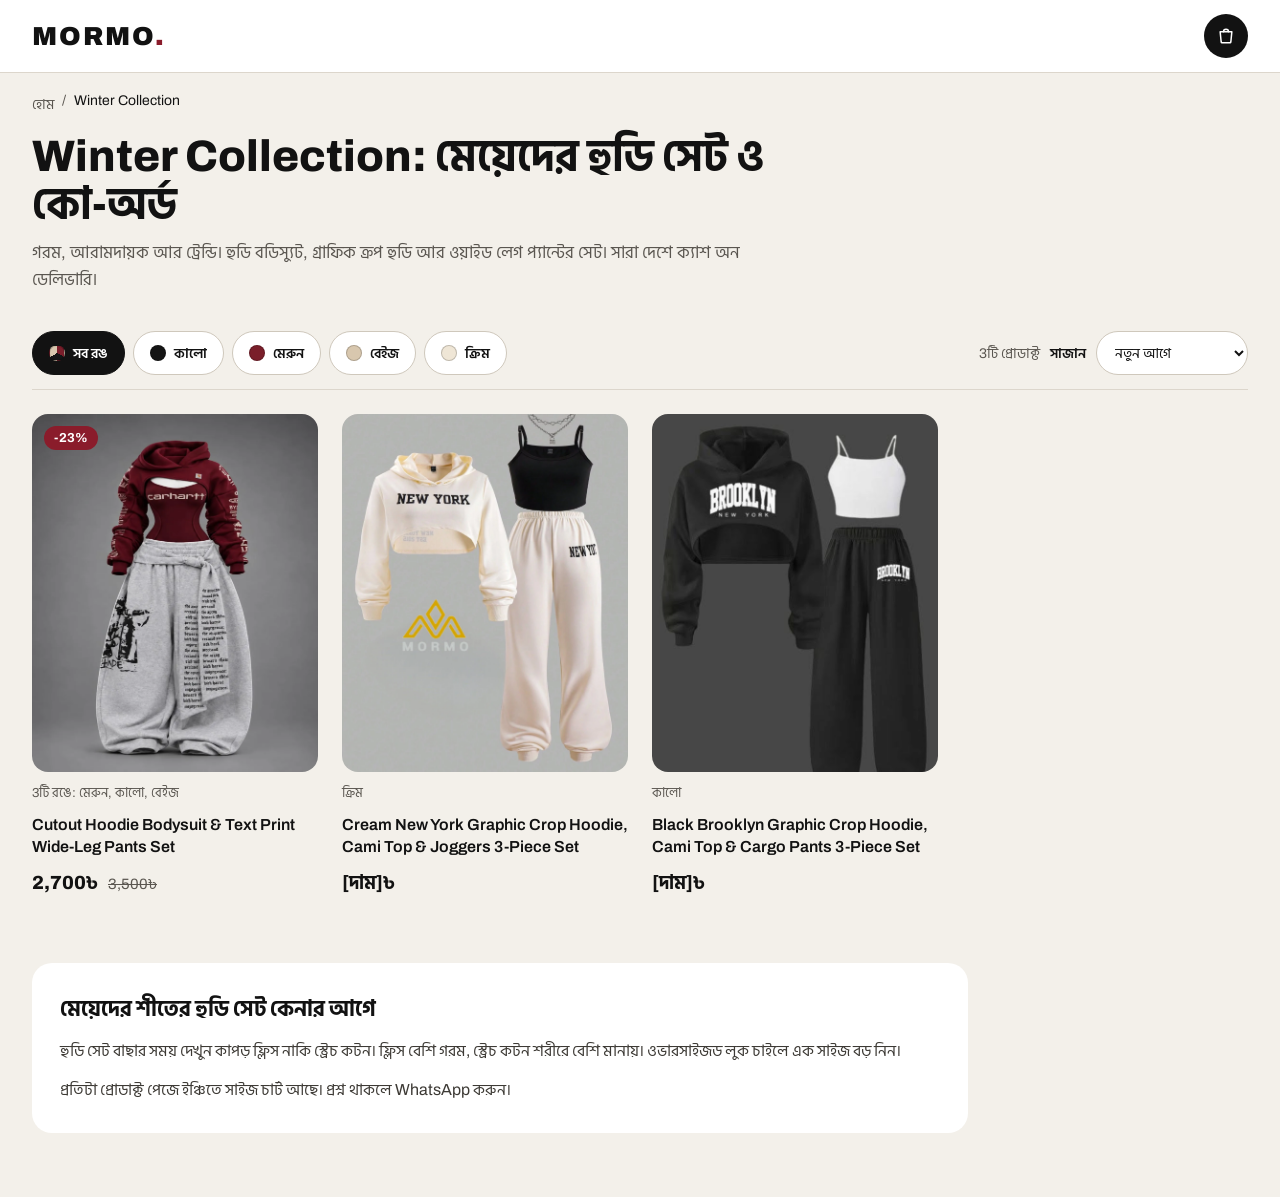
==== category.html @ a84fbd7f "Add files via upload" ====
<!doctype html>
<html lang="bn">
<head>
<meta charset="utf-8">
<meta name="viewport" content="width=device-width, initial-scale=1, viewport-fit=cover">
<meta name="robots" content="noindex">
<title>Winter Collection | Mormo BD</title>
<link rel="preconnect" href="https://fonts.googleapis.com">
<link rel="stylesheet" href="https://fonts.googleapis.com/css2?family=Archivo:wght@400;500;600;800;900&amp;family=Hind+Siliguri:wght@400;500;600;700&amp;display=swap">
<style>
body{margin:0;background:#F3F0EA}
a{color:#121212;text-decoration:none}a:hover{color:#8A1C2B}
@media (max-width:760px){.pad{padding-left:16px !important;padding-right:16px !important}.ch1{font-size:30px !important}}
</style>
<style>[x-cloak]{display:none}</style>
<script>
class Base { constructor(props) { this.props = props || {}; } }
class Component extends Base {
  constructor(props) {
    super(props);
    this.state = { color: 'all' };
  }
  renderVals() {
    const img = {
      maroon: 'img/cutout-set-maroon.webp',
      black: 'img/cutout-set-black.webp',
      beige: 'img/cutout-set-beige.webp'
    };
    const products = [
      { id: 'cut', name: 'Cutout Hoodie Bodysuit & Text Print Wide-Leg Pants Set', price: '2,700৳', old: '3,500৳', badge: '-23%', href: 'Product.dc.html',
        colors: ['maroon', 'black', 'beige'], imgs: img, alt: 'কাটআউট হুডি বডিস্যুট আর ওয়াইড লেগ প্যান্ট সেট' },
      { id: 'ny', name: 'Cream New York Graphic Crop Hoodie, Cami Top & Joggers 3-Piece Set', price: '[দাম]৳', old: '', badge: '', href: '#',
        colors: ['cream'], imgs: { cream: 'img/new-york-3-piece-set.webp' }, alt: 'ক্রিম New York গ্রাফিক ক্রপ হুডি সেট' },
      { id: 'bk', name: 'Black Brooklyn Graphic Crop Hoodie, Cami Top & Cargo Pants 3-Piece Set', price: '[দাম]৳', old: '', badge: '', href: '#',
        colors: ['black'], imgs: { black: 'img/brooklyn-3-piece-set.webp' }, alt: 'কালো Brooklyn গ্রাফিক ক্রপ হুডি সেট' }
    ];
    const names = { maroon: 'মেরুন', black: 'কালো', beige: 'বেইজ', cream: 'ক্রিম' };
    const fdefs = [
      { id: 'all', label: 'সব রঙ', hex: 'conic-gradient(#7A1E2A 0 33%, #151515 0 66%, #D8C7AE 0)' },
      { id: 'black', label: 'কালো', hex: '#151515' },
      { id: 'maroon', label: 'মেরুন', hex: '#7A1E2A' },
      { id: 'beige', label: 'বেইজ', hex: '#D8C7AE' },
      { id: 'cream', label: 'ক্রিম', hex: '#EFE6D6' }
    ];
    const c = this.state.color;
    const filters = fdefs.map((f) => {
      const on = f.id === c;
      return { ...f, pressed: on ? 'true' : 'false', bg: on ? '#121212' : '#FFFFFF', fg: on ? '#FFFFFF' : '#121212', border: on ? '#121212' : '#CFC8BC', pick: () => this.setState({ color: f.id }) };
    });
    const items = products
      .filter((p) => c === 'all' || p.colors.includes(c))
      .map((p) => {
        const shown = c !== 'all' && p.imgs[c] ? c : p.colors[0];
        return {
          ...p,
          img: p.imgs[shown],
          alt: names[shown] + ' ' + p.alt,
          hasBadge: !!p.badge,
          colorsText: p.colors.length > 1 ? p.colors.length + 'টি রঙে: ' + p.colors.map((x) => names[x]).join(', ') : names[p.colors[0]]
        };
      });
    return {
      filters,
      items,
      empty: items.length === 0,
      countText: items.length + 'টি প্রোডাক্ট'
    };
  }
}
document.addEventListener('alpine:init', () => {
  Alpine.data('page', () => {
    const c = new Component({});
    const o = {
      state: c.state, props: {}, gal: null,
      setState(p) { Object.assign(this.state, p); },
      get v() { return Component.prototype.renderVals.call(this); }
    };
    Object.getOwnPropertyNames(Component.prototype).forEach((k) => {
      if (k !== 'constructor' && k !== 'renderVals') o[k] = Component.prototype[k];
    });
    return o;
  });
});
</script>
<script defer src="alpine.min.js"></script>
</head>
<body>
<div x-data="page" style="font-family: 'Archivo', 'Hind Siliguri', sans-serif; color: #121212; background: #F3F0EA; min-height: 100vh">

<header style="background: #FFFFFF; border-bottom: 1px solid #DCD6CC">
<div class="pad" style="max-width: 1280px; margin: 0 auto; padding: 14px 32px; display: flex; align-items: center; justify-content: space-between; gap: 16px">
<a href="index.html" style="font-weight: 900; font-size: 26px; letter-spacing: 0.08em">MORMO<span style="color: #8A1C2B">.</span></a>
<a href="checkout.html" aria-label="কার্ট, ২টি প্রোডাক্ট" style="position: relative; width: 44px; height: 44px; display: flex; align-items: center; justify-content: center; border-radius: 999px; background: #121212"><svg aria-hidden="true" width="20" height="20" viewBox="0 0 24 24" fill="none" stroke="#FFFFFF" stroke-width="1.8" stroke-linecap="round" stroke-linejoin="round"><path d="M5 7h14l-1.2 12.2a1 1 0 0 1-1 .8H7.2a1 1 0 0 1-1-.8L5 7z"></path><path d="M9 7a3 3 0 0 1 6 0"></path></svg></a>
</div>
</header>

<main class="pad" style="max-width: 1280px; margin: 0 auto; padding: 20px 32px 64px">
<nav aria-label="Breadcrumb" style="font-size: 14px; color: #5A5650; margin-bottom: 16px; display: flex; gap: 8px"><a href="index.html" style="color: #5A5650">হোম</a><span aria-hidden="true">/</span><span aria-current="page" style="color: #121212">Winter Collection</span></nav>

<div style="display: flex; flex-direction: column; gap: 10px; max-width: 760px; margin-bottom: 28px">
<h1 class="ch1" style="margin: 0; font-size: 44px; line-height: 1.1; font-weight: 800">Winter Collection: মেয়েদের হুডি সেট ও কো-অর্ড</h1>
<p style="margin: 0; font-size: 17px; line-height: 1.6; color: #5A5650">গরম, আরামদায়ক আর ট্রেন্ডি। হুডি বডিস্যুট, গ্রাফিক ক্রপ হুডি আর ওয়াইড লেগ প্যান্টের সেট। সারা দেশে ক্যাশ অন ডেলিভারি।</p>
</div>

<div style="position: sticky; top: 0; z-index: 5; background: #F3F0EA; padding: 10px 0 14px; display: flex; flex-wrap: wrap; gap: 10px; align-items: center; justify-content: space-between; border-bottom: 1px solid #DCD6CC; margin-bottom: 24px">
<div role="group" aria-label="রঙ দিয়ে ফিল্টার" style="display: flex; gap: 8px; flex-wrap: wrap">
<template x-for="f in v.filters">
<button type="button" :aria-pressed="f.pressed" @click="f.pick($event)" :style="`height: 44px; padding: 0 16px; border-radius: 999px; border: 1.5px solid ${f.border}; background: ${f.bg}; color: ${f.fg}; font: inherit; font-weight: 600; font-size: 14px; cursor: pointer; display: flex; align-items: center; gap: 8px`"><span aria-hidden="true" :style="`width: 14px; height: 14px; border-radius: 999px; background: ${f.hex}; border: 1px solid #00000033`"></span><span x-text="f.label"></span></button>
</template>
</div>
<div style="display: flex; align-items: center; gap: 10px">
<span aria-live="polite" style="font-size: 14px; color: #5A5650"><span x-text="v.countText"></span></span>
<label for="sort" style="font-size: 14px; font-weight: 600">সাজান</label>
<select id="sort" style="height: 44px; border-radius: 999px; border: 1.5px solid #CFC8BC; background: #FFFFFF; padding: 0 14px; font: inherit; font-size: 14px; color: #121212">
<option>নতুন আগে</option><option>দাম: কম থেকে বেশি</option><option>দাম: বেশি থেকে কম</option><option>সবচেয়ে জনপ্রিয়</option>
</select>
</div>
</div>

<div style="display: grid; grid-template-columns: repeat(auto-fill, minmax(260px, 1fr)); gap: 24px">
<template x-for="p in v.items">
<article style="display: flex; flex-direction: column; gap: 10px">
<a :href="p.href" style="position: relative; display: block; border-radius: 16px; overflow: hidden; background: #E6DFD3; aspect-ratio: 4 / 5">
<img :src="p.img" :alt="p.alt" style="width: 100%; height: 100%; object-fit: cover; display: block">
<template x-if="p.hasBadge"><span style="position: absolute; top: 12px; left: 12px; background: #8A1C2B; color: #FFFFFF; font-size: 13px; font-weight: 700; padding: 5px 10px; border-radius: 999px"><span x-text="p.badge"></span></span></template>
</a>
<div style="font-size: 13px; color: #5A5650"><span x-text="p.colorsText"></span></div>
<a :href="p.href" style="font-weight: 600; font-size: 16px; line-height: 1.4"><span x-text="p.name"></span></a>
<div style="display: flex; gap: 10px; align-items: baseline"><span style="font-weight: 800; font-size: 19px"><span x-text="p.price"></span></span><span style="color: #5A5650; font-size: 15px; text-decoration: line-through"><span x-text="p.old"></span></span></div>
</article>
</template>
</div>
<template x-if="v.empty">
<p style="text-align: center; color: #5A5650; padding: 40px 0">এই রঙে এখন কিছু নেই। অন্য রঙ দেখুন।</p>
</template>

<section aria-labelledby="about-h" style="margin-top: 64px; background: #FFFFFF; border-radius: 20px; padding: 28px; max-width: 880px">
<h2 id="about-h" style="margin: 0 0 10px; font-size: 22px; font-weight: 800">মেয়েদের শীতের হুডি সেট কেনার আগে</h2>
<p style="margin: 0 0 10px; line-height: 1.8; color: #3D3A35">হুডি সেট বাছার সময় দেখুন কাপড় ফ্লিস নাকি স্ট্রেচ কটন। ফ্লিস বেশি গরম, স্ট্রেচ কটন শরীরে বেশি মানায়। ওভারসাইজড লুক চাইলে এক সাইজ বড় নিন।</p>
<p style="margin: 0; line-height: 1.8; color: #3D3A35">প্রতিটা প্রোডাক্ট পেজে ইঞ্চিতে সাইজ চার্ট আছে। প্রশ্ন থাকলে WhatsApp করুন।</p>
</section>
</main>
</div>
</body>
</html>
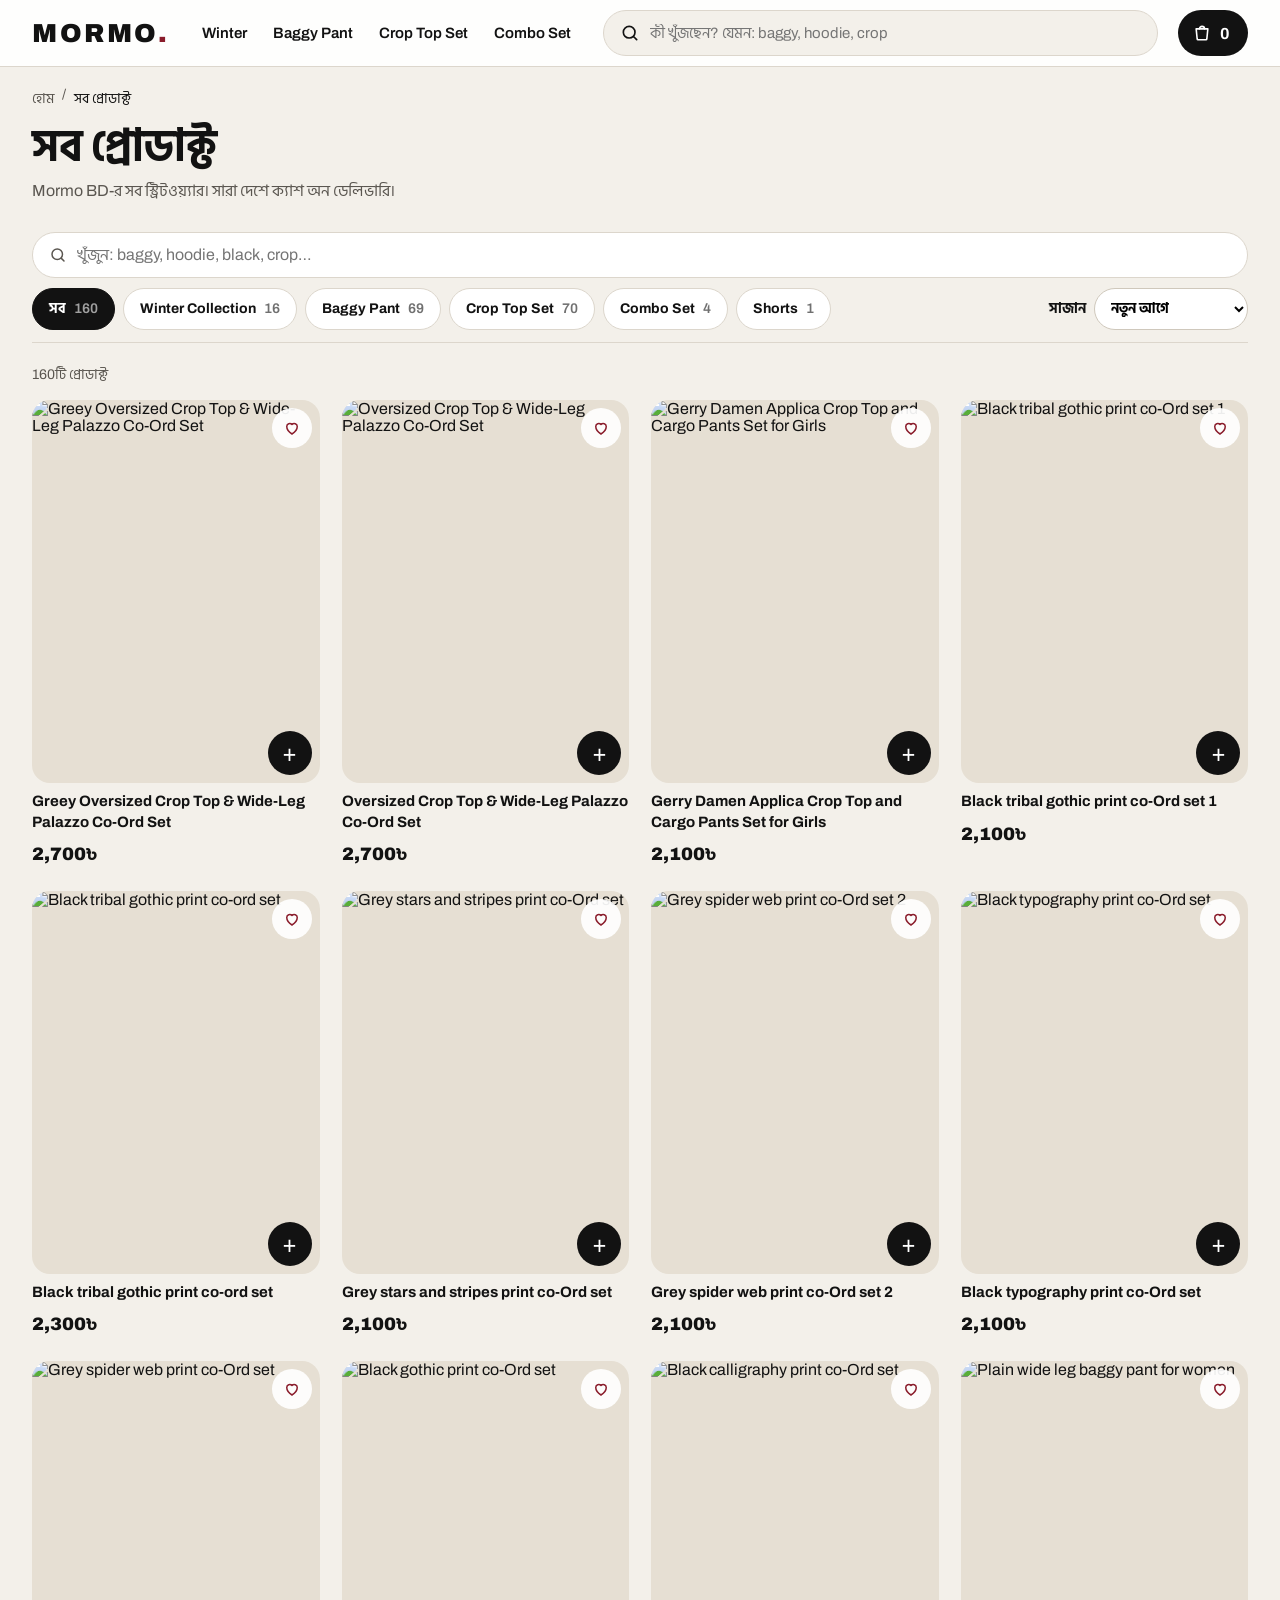
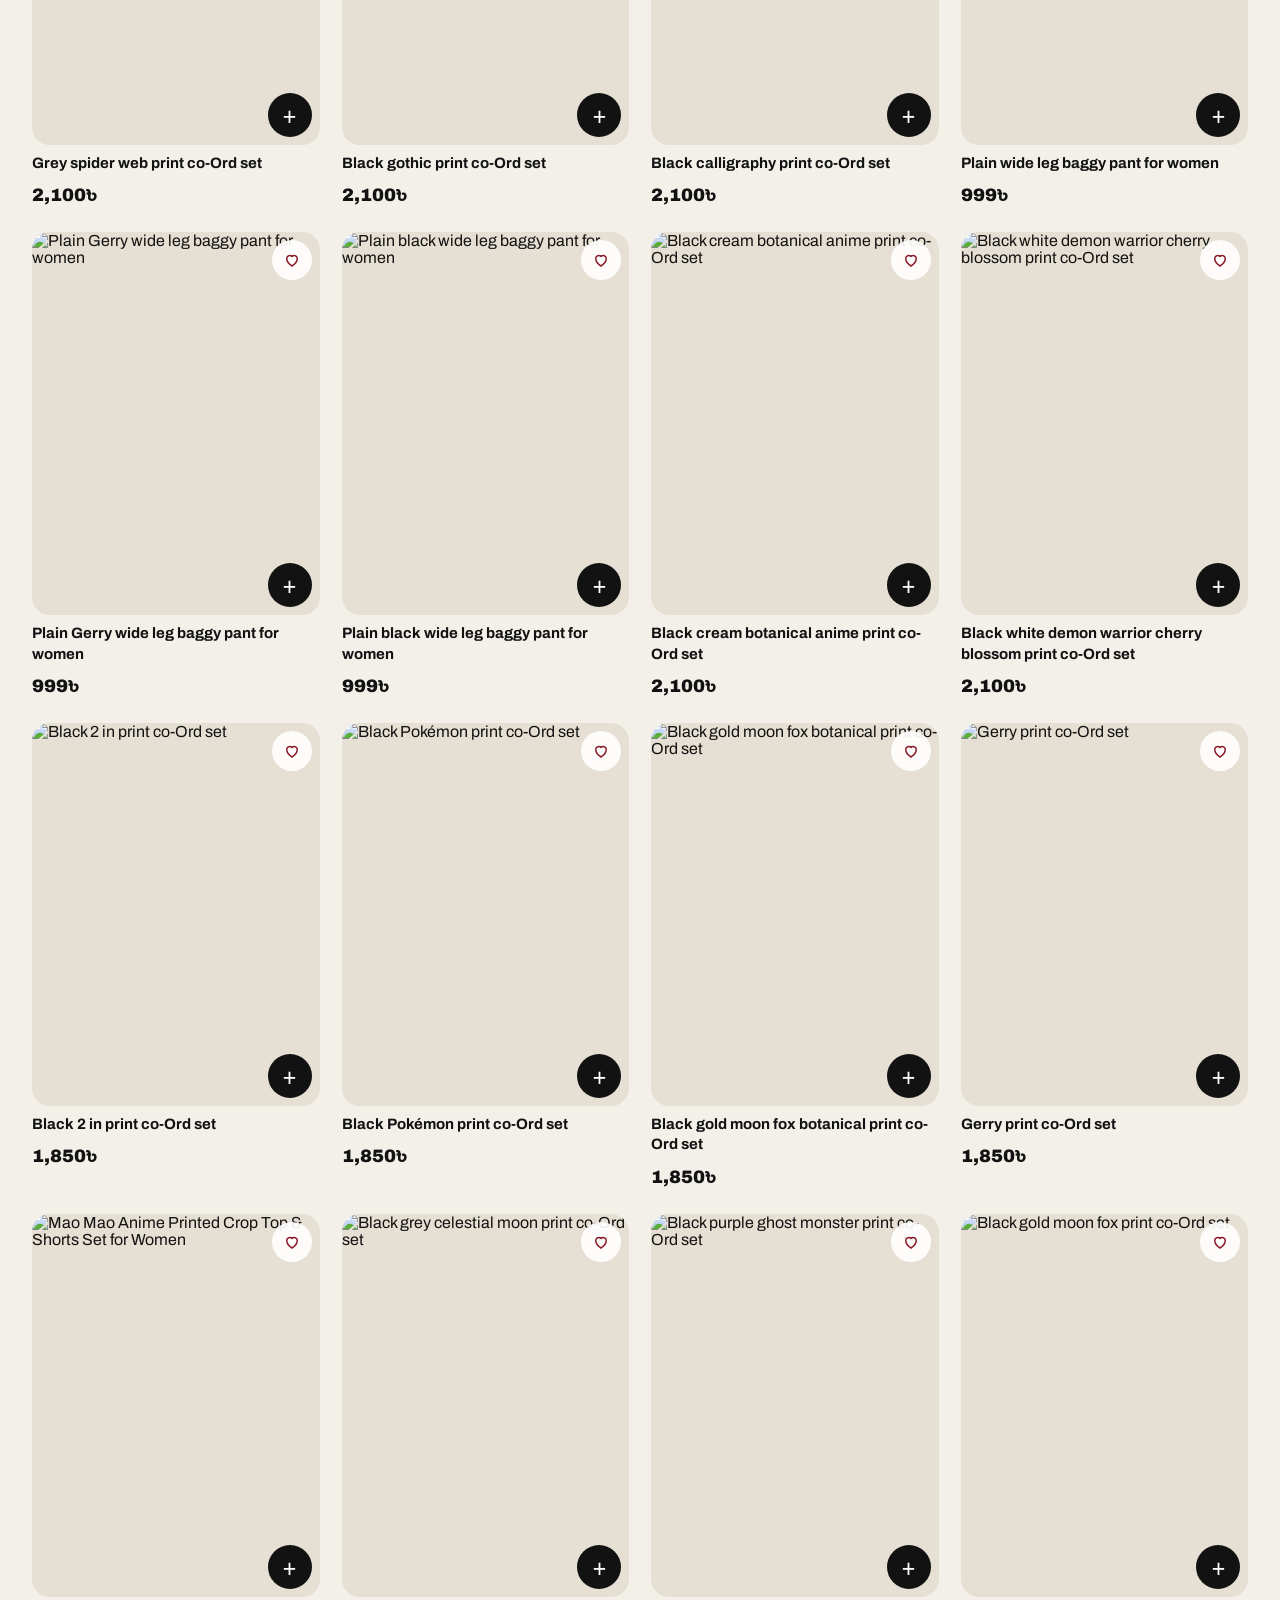
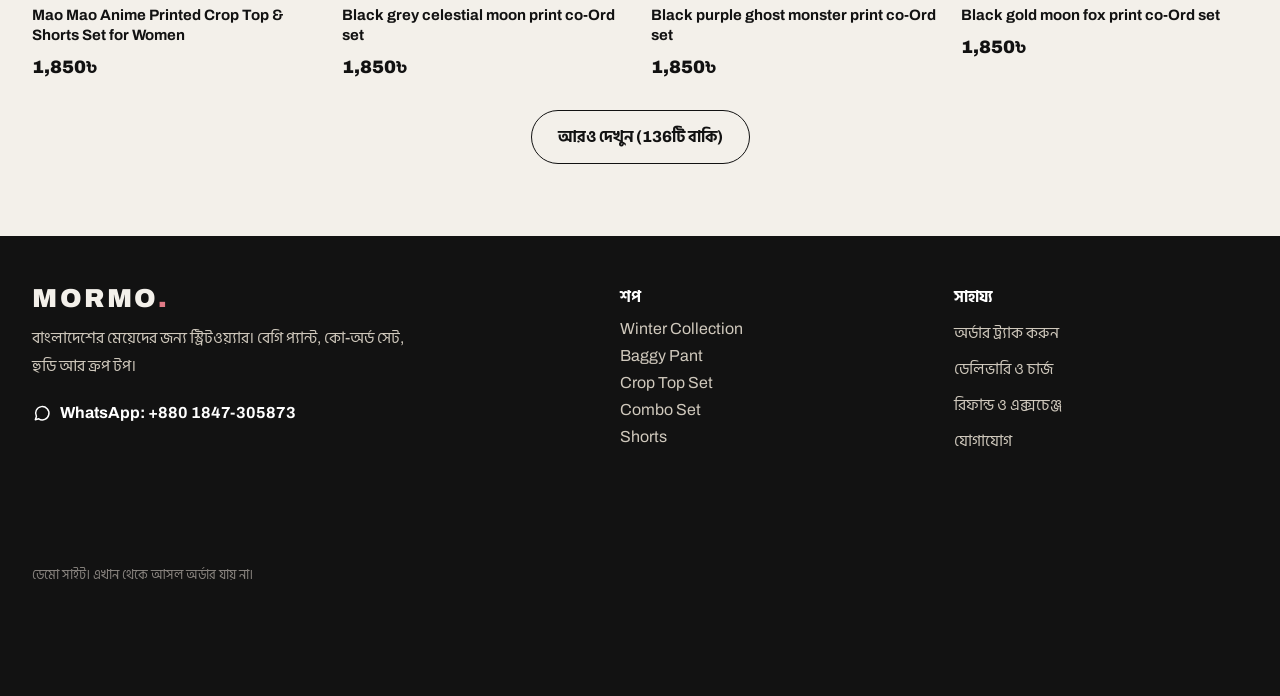
==== commit e137f3b7: "Add files via upload" ====
--- a/category.html
+++ b/category.html
@@ -4,142 +4,101 @@
 <meta charset="utf-8">
 <meta name="viewport" content="width=device-width, initial-scale=1, viewport-fit=cover">
 <meta name="robots" content="noindex">
-<title>Winter Collection | Mormo BD</title>
+<title>শপ | Mormo BD</title>
+<link rel="icon" href="data:image/svg+xml,%3Csvg xmlns='http://www.w3.org/2000/svg' viewBox='0 0 64 64'%3E%3Crect width='64' height='64' rx='14' fill='%23121212'/%3E%3Ctext x='32' y='44' font-family='Arial' font-weight='900' font-size='36' text-anchor='middle' fill='%23fff'%3EM%3C/text%3E%3C/svg%3E">
 <link rel="preconnect" href="https://fonts.googleapis.com">
-<link rel="stylesheet" href="https://fonts.googleapis.com/css2?family=Archivo:wght@400;500;600;800;900&amp;family=Hind+Siliguri:wght@400;500;600;700&amp;display=swap">
-<style>
-body{margin:0;background:#F3F0EA}
-a{color:#121212;text-decoration:none}a:hover{color:#8A1C2B}
-@media (max-width:760px){.pad{padding-left:16px !important;padding-right:16px !important}.ch1{font-size:30px !important}}
-</style>
-<style>[x-cloak]{display:none}</style>
-<script>
-class Base { constructor(props) { this.props = props || {}; } }
-class Component extends Base {
-  constructor(props) {
-    super(props);
-    this.state = { color: 'all' };
-  }
-  renderVals() {
-    const img = {
-      maroon: 'img/cutout-set-maroon.webp',
-      black: 'img/cutout-set-black.webp',
-      beige: 'img/cutout-set-beige.webp'
-    };
-    const products = [
-      { id: 'cut', name: 'Cutout Hoodie Bodysuit & Text Print Wide-Leg Pants Set', price: '2,700৳', old: '3,500৳', badge: '-23%', href: 'Product.dc.html',
-        colors: ['maroon', 'black', 'beige'], imgs: img, alt: 'কাটআউট হুডি বডিস্যুট আর ওয়াইড লেগ প্যান্ট সেট' },
-      { id: 'ny', name: 'Cream New York Graphic Crop Hoodie, Cami Top & Joggers 3-Piece Set', price: '[দাম]৳', old: '', badge: '', href: '#',
-        colors: ['cream'], imgs: { cream: 'img/new-york-3-piece-set.webp' }, alt: 'ক্রিম New York গ্রাফিক ক্রপ হুডি সেট' },
-      { id: 'bk', name: 'Black Brooklyn Graphic Crop Hoodie, Cami Top & Cargo Pants 3-Piece Set', price: '[দাম]৳', old: '', badge: '', href: '#',
-        colors: ['black'], imgs: { black: 'img/brooklyn-3-piece-set.webp' }, alt: 'কালো Brooklyn গ্রাফিক ক্রপ হুডি সেট' }
-    ];
-    const names = { maroon: 'মেরুন', black: 'কালো', beige: 'বেইজ', cream: 'ক্রিম' };
-    const fdefs = [
-      { id: 'all', label: 'সব রঙ', hex: 'conic-gradient(#7A1E2A 0 33%, #151515 0 66%, #D8C7AE 0)' },
-      { id: 'black', label: 'কালো', hex: '#151515' },
-      { id: 'maroon', label: 'মেরুন', hex: '#7A1E2A' },
-      { id: 'beige', label: 'বেইজ', hex: '#D8C7AE' },
-      { id: 'cream', label: 'ক্রিম', hex: '#EFE6D6' }
-    ];
-    const c = this.state.color;
-    const filters = fdefs.map((f) => {
-      const on = f.id === c;
-      return { ...f, pressed: on ? 'true' : 'false', bg: on ? '#121212' : '#FFFFFF', fg: on ? '#FFFFFF' : '#121212', border: on ? '#121212' : '#CFC8BC', pick: () => this.setState({ color: f.id }) };
-    });
-    const items = products
-      .filter((p) => c === 'all' || p.colors.includes(c))
-      .map((p) => {
-        const shown = c !== 'all' && p.imgs[c] ? c : p.colors[0];
-        return {
-          ...p,
-          img: p.imgs[shown],
-          alt: names[shown] + ' ' + p.alt,
-          hasBadge: !!p.badge,
-          colorsText: p.colors.length > 1 ? p.colors.length + 'টি রঙে: ' + p.colors.map((x) => names[x]).join(', ') : names[p.colors[0]]
-        };
-      });
-    return {
-      filters,
-      items,
-      empty: items.length === 0,
-      countText: items.length + 'টি প্রোডাক্ট'
-    };
-  }
-}
-document.addEventListener('alpine:init', () => {
-  Alpine.data('page', () => {
-    const c = new Component({});
-    const o = {
-      state: c.state, props: {}, gal: null,
-      setState(p) { Object.assign(this.state, p); },
-      get v() { return Component.prototype.renderVals.call(this); }
-    };
-    Object.getOwnPropertyNames(Component.prototype).forEach((k) => {
-      if (k !== 'constructor' && k !== 'renderVals') o[k] = Component.prototype[k];
-    });
-    return o;
-  });
-});
-</script>
+<link rel="stylesheet" href="https://fonts.googleapis.com/css2?family=Archivo:wght@400;500;600;700;800;900&family=Hind+Siliguri:wght@400;500;600;700&display=swap">
+<link rel="stylesheet" href="app.css">
+<script defer src="products.js"></script>
+<script defer src="app.js"></script>
 <script defer src="alpine.min.js"></script>
 </head>
-<body>
-<div x-data="page" style="font-family: 'Archivo', 'Hind Siliguri', sans-serif; color: #121212; background: #F3F0EA; min-height: 100vh">
+<body data-page="cat">
+<div id="site-header"></div>
 
-<header style="background: #FFFFFF; border-bottom: 1px solid #DCD6CC">
-<div class="pad" style="max-width: 1280px; margin: 0 auto; padding: 14px 32px; display: flex; align-items: center; justify-content: space-between; gap: 16px">
-<a href="index.html" style="font-weight: 900; font-size: 26px; letter-spacing: 0.08em">MORMO<span style="color: #8A1C2B">.</span></a>
-<a href="checkout.html" aria-label="কার্ট, ২টি প্রোডাক্ট" style="position: relative; width: 44px; height: 44px; display: flex; align-items: center; justify-content: center; border-radius: 999px; background: #121212"><svg aria-hidden="true" width="20" height="20" viewBox="0 0 24 24" fill="none" stroke="#FFFFFF" stroke-width="1.8" stroke-linecap="round" stroke-linejoin="round"><path d="M5 7h14l-1.2 12.2a1 1 0 0 1-1 .8H7.2a1 1 0 0 1-1-.8L5 7z"></path><path d="M9 7a3 3 0 0 1 6 0"></path></svg></a>
-</div>
-</header>
+<main class="wrap" x-data="shop()" x-init="init()" style="padding-top:20px">
+  <nav aria-label="Breadcrumb" class="muted" style="font-size:14px;display:flex;gap:8px;margin-bottom:12px"><a href="index.html">হোম</a><span aria-hidden="true">/</span><span aria-current="page" style="color:#121212" x-text="heading"></span></nav>
+  <h1 style="margin:0 0 8px;font-size:clamp(28px,5vw,44px);line-height:1.1;font-weight:900" x-text="heading"></h1>
+  <p class="muted" style="margin:0 0 18px;max-width:640px;line-height:1.6" x-text="intro"></p>
 
-<main class="pad" style="max-width: 1280px; margin: 0 auto; padding: 20px 32px 64px">
-<nav aria-label="Breadcrumb" style="font-size: 14px; color: #5A5650; margin-bottom: 16px; display: flex; gap: 8px"><a href="index.html" style="color: #5A5650">হোম</a><span aria-hidden="true">/</span><span aria-current="page" style="color: #121212">Winter Collection</span></nav>
+  <div style="position:sticky;top:66px;z-index:5;background:#F3F0EA;padding:10px 0 12px;border-bottom:1px solid #DCD6CC;margin-bottom:20px;display:flex;flex-direction:column;gap:10px">
+    <div style="display:flex;align-items:center;gap:8px;background:#fff;border:1.5px solid #DCD6CC;border-radius:999px;padding:0 16px;height:46px">
+      <label for="sq" class="sr">প্রোডাক্ট খুঁজুন</label>
+      <svg aria-hidden="true" width="18" height="18" viewBox="0 0 24 24" fill="none" stroke="#5A5650" stroke-width="2" stroke-linecap="round"><circle cx="11" cy="11" r="7"/><path d="M20 20l-3.5-3.5"/></svg>
+      <input id="sq" x-ref="q" type="search" x-model.debounce.200ms="q" @input="shown=24" placeholder="খুঁজুন: baggy, hoodie, black, crop…" style="border:0;background:transparent;font:inherit;font-size:16px;flex:1;min-width:0;outline:none">
+    </div>
+    <div style="display:flex;gap:10px;align-items:center;justify-content:space-between;flex-wrap:wrap">
+      <div class="hs" role="group" aria-label="ক্যাটাগরি" style="scroll-snap-type:none;flex:1;min-width:0">
+        <template x-for="c in chips"><button type="button" class="chip" :class="c.on && 'on'" :aria-pressed="c.on" @click="setCat(c.id)"><span x-text="c.label"></span><span style="opacity:.6;font-weight:600" x-text="c.n"></span></button></template>
+      </div>
+      <label class="desk" style="display:flex;align-items:center;gap:8px;font-weight:700;font-size:14px">সাজান
+        <select x-model="sort" style="height:42px;border-radius:999px;border:1.5px solid #CFC8BC;background:#fff;padding:0 12px;font:inherit;font-size:14px">
+          <option value="new">নতুন আগে</option><option value="low">দাম: কম থেকে বেশি</option><option value="high">দাম: বেশি থেকে কম</option>
+        </select>
+      </label>
+    </div>
+    <div class="mob hs" style="scroll-snap-type:none" role="group" aria-label="সাজান">
+      <button type="button" class="chip" :class="sort==='new'&&'on'" @click="sort='new'">নতুন আগে</button>
+      <button type="button" class="chip" :class="sort==='low'&&'on'" @click="sort='low'">দাম কম</button>
+      <button type="button" class="chip" :class="sort==='high'&&'on'" @click="sort='high'">দাম বেশি</button>
+    </div>
+  </div>
 
-<div style="display: flex; flex-direction: column; gap: 10px; max-width: 760px; margin-bottom: 28px">
-<h1 class="ch1" style="margin: 0; font-size: 44px; line-height: 1.1; font-weight: 800">Winter Collection: মেয়েদের হুডি সেট ও কো-অর্ড</h1>
-<p style="margin: 0; font-size: 17px; line-height: 1.6; color: #5A5650">গরম, আরামদায়ক আর ট্রেন্ডি। হুডি বডিস্যুট, গ্রাফিক ক্রপ হুডি আর ওয়াইড লেগ প্যান্টের সেট। সারা দেশে ক্যাশ অন ডেলিভারি।</p>
-</div>
+  <p aria-live="polite" class="muted" style="margin:0 0 14px;font-size:14px" x-text="list.length+'টি প্রোডাক্ট'"></p>
 
-<div style="position: sticky; top: 0; z-index: 5; background: #F3F0EA; padding: 10px 0 14px; display: flex; flex-wrap: wrap; gap: 10px; align-items: center; justify-content: space-between; border-bottom: 1px solid #DCD6CC; margin-bottom: 24px">
-<div role="group" aria-label="রঙ দিয়ে ফিল্টার" style="display: flex; gap: 8px; flex-wrap: wrap">
-<template x-for="f in v.filters">
-<button type="button" :aria-pressed="f.pressed" @click="f.pick($event)" :style="`height: 44px; padding: 0 16px; border-radius: 999px; border: 1.5px solid ${f.border}; background: ${f.bg}; color: ${f.fg}; font: inherit; font-weight: 600; font-size: 14px; cursor: pointer; display: flex; align-items: center; gap: 8px`"><span aria-hidden="true" :style="`width: 14px; height: 14px; border-radius: 999px; background: ${f.hex}; border: 1px solid #00000033`"></span><span x-text="f.label"></span></button>
-</template>
-</div>
-<div style="display: flex; align-items: center; gap: 10px">
-<span aria-live="polite" style="font-size: 14px; color: #5A5650"><span x-text="v.countText"></span></span>
-<label for="sort" style="font-size: 14px; font-weight: 600">সাজান</label>
-<select id="sort" style="height: 44px; border-radius: 999px; border: 1.5px solid #CFC8BC; background: #FFFFFF; padding: 0 14px; font: inherit; font-size: 14px; color: #121212">
-<option>নতুন আগে</option><option>দাম: কম থেকে বেশি</option><option>দাম: বেশি থেকে কম</option><option>সবচেয়ে জনপ্রিয়</option>
-</select>
-</div>
-</div>
+  <div class="grid">
+    <template x-for="p in list.slice(0, shown)" :key="p.id">
+      <article class="card">
+        <div class="ph">
+          <a :href="M.url(p)"><img :src="p.img" :alt="p.t" loading="lazy"></a>
+          <span class="tag out" x-show="!p.stock">স্টক শেষ</span>
+          <button type="button" class="heart" aria-label="পছন্দের তালিকায় রাখুন" :aria-pressed="$store.shop.isWished(p.id)" @click="$store.shop.toggleWish(p.id)"><svg aria-hidden="true" width="18" height="18" viewBox="0 0 24 24" stroke="#8A1C2B" stroke-width="2" stroke-linejoin="round" :fill="$store.shop.isWished(p.id)?'#8A1C2B':'none'"><path d="M12 20s-7-4.4-7-10a4 4 0 0 1 7-2.6A4 4 0 0 1 19 10c0 5.6-7 10-7 10z"/></svg></button>
+          <button type="button" class="fab" x-show="p.stock" :aria-label="p.t+' দ্রুত কার্টে যোগ করুন'" @click="$store.shop.openQuick(p.id)">+</button>
+        </div>
+        <a :href="M.url(p)" class="nm" x-text="p.t"></a>
+        <div class="pr" x-text="M.fmt(p.p)"></div>
+      </article>
+    </template>
+  </div>
 
-<div style="display: grid; grid-template-columns: repeat(auto-fill, minmax(260px, 1fr)); gap: 24px">
-<template x-for="p in v.items">
-<article style="display: flex; flex-direction: column; gap: 10px">
-<a :href="p.href" style="position: relative; display: block; border-radius: 16px; overflow: hidden; background: #E6DFD3; aspect-ratio: 4 / 5">
-<img :src="p.img" :alt="p.alt" style="width: 100%; height: 100%; object-fit: cover; display: block">
-<template x-if="p.hasBadge"><span style="position: absolute; top: 12px; left: 12px; background: #8A1C2B; color: #FFFFFF; font-size: 13px; font-weight: 700; padding: 5px 10px; border-radius: 999px"><span x-text="p.badge"></span></span></template>
-</a>
-<div style="font-size: 13px; color: #5A5650"><span x-text="p.colorsText"></span></div>
-<a :href="p.href" style="font-weight: 600; font-size: 16px; line-height: 1.4"><span x-text="p.name"></span></a>
-<div style="display: flex; gap: 10px; align-items: baseline"><span style="font-weight: 800; font-size: 19px"><span x-text="p.price"></span></span><span style="color: #5A5650; font-size: 15px; text-decoration: line-through"><span x-text="p.old"></span></span></div>
-</article>
-</template>
-</div>
-<template x-if="v.empty">
-<p style="text-align: center; color: #5A5650; padding: 40px 0">এই রঙে এখন কিছু নেই। অন্য রঙ দেখুন।</p>
-</template>
+  <div x-show="!list.length" style="text-align:center;padding:60px 0">
+    <p class="muted" x-text="wish ? 'পছন্দের তালিকা খালি। প্রোডাক্টের ♥ চাপলে এখানে জমা হবে।' : 'কিছু পাওয়া যায়নি। অন্য শব্দ দিয়ে খুঁজুন।'"></p>
+    <a href="category.html" class="btn" style="margin-top:10px">সব প্রোডাক্ট দেখুন</a>
+  </div>
+  <div x-show="list.length > shown" style="text-align:center;margin-top:28px">
+    <button type="button" class="btn line" @click="shown += 24" x-text="'আরও দেখুন ('+(list.length-shown)+'টি বাকি)'"></button>
+  </div>
+</main>
 
-<section aria-labelledby="about-h" style="margin-top: 64px; background: #FFFFFF; border-radius: 20px; padding: 28px; max-width: 880px">
-<h2 id="about-h" style="margin: 0 0 10px; font-size: 22px; font-weight: 800">মেয়েদের শীতের হুডি সেট কেনার আগে</h2>
-<p style="margin: 0 0 10px; line-height: 1.8; color: #3D3A35">হুডি সেট বাছার সময় দেখুন কাপড় ফ্লিস নাকি স্ট্রেচ কটন। ফ্লিস বেশি গরম, স্ট্রেচ কটন শরীরে বেশি মানায়। ওভারসাইজড লুক চাইলে এক সাইজ বড় নিন।</p>
-<p style="margin: 0; line-height: 1.8; color: #3D3A35">প্রতিটা প্রোডাক্ট পেজে ইঞ্চিতে সাইজ চার্ট আছে। প্রশ্ন থাকলে WhatsApp করুন।</p>
-</section>
-</main>
-</div>
+<div id="site-footer"></div>
+<script>
+function shop() {
+  const INTRO = {
+    'Baggy Pant': 'মেয়েদের বেগি আর ওয়াইড লেগ প্যান্ট। প্রিন্ট, প্লেইন আর কার্গো, XS থেকে 5XL।',
+    'Crop Top Set': 'ক্রপ টপ আর প্যান্টের কো-অর্ড সেট। একটা সেটেই পুরো লুক।',
+    'Winter Collection': 'হুডি, সোয়েটশার্ট আর ওয়াইড লেগ প্যান্টের শীতের সেট।',
+    'Combo Set': 'একসাথে কিনলে বেশি সুবিধা, কম্বো সেট।',
+    'Shorts': 'হালকা আর আরামের শর্টস।'
+  };
+  return {
+    cat: M.q('cat') || '', q: M.q('q') || '', sort: 'new', shown: 24, wish: !!M.q('wish'),
+    init() { if (M.q('focus')) this.$nextTick(() => this.$refs.q.focus()); },
+    setCat(c) { this.cat = c; this.wish = false; this.shown = 24; history.replaceState(null, '', c ? '?cat=' + encodeURIComponent(c) : 'category.html'); },
+    get heading() { return this.wish ? 'পছন্দের তালিকা' : (this.q && !this.cat ? '“' + this.q + '” খোঁজার ফল' : (this.cat || 'সব প্রোডাক্ট')); },
+    get intro() { return this.wish ? 'যেগুলো ♥ দিয়েছেন। এই ফোনেই জমা থাকে।' : (INTRO[this.cat] || 'Mormo BD-র সব স্ট্রিটওয়্যার। সারা দেশে ক্যাশ অন ডেলিভারি।'); },
+    get chips() {
+      const base = this.q ? M.search(this.q) : M.P;
+      return [{ id: '', label: 'সব', n: base.length }].concat(M.CATS.map((c) => ({ id: c, label: c, n: base.filter((p) => p.cat === c).length })))
+        .filter((c) => c.n).map((c) => ({ ...c, on: !this.wish && c.id === this.cat }));
+    },
+    get list() {
+      let l = this.wish ? M.P.filter((p) => this.$store.shop.wish.includes(p.id)) : (this.q ? M.search(this.q) : M.P);
+      if (this.cat && !this.wish) l = l.filter((p) => p.cat === this.cat);
+      l = l.slice().sort((a, b) => (b.stock - a.stock) || (this.sort === 'low' ? a.p - b.p : this.sort === 'high' ? b.p - a.p : b.id - a.id));
+      return l;
+    }
+  };
+}
+</script>
 </body>
 </html>
--- a/app.css
+++ b/app.css
@@ -0,0 +1,128 @@
+:root{--ink:#121212;--bone:#F3F0EA;--card:#FFFFFF;--line:#DCD6CC;--soft:#ECE7DF;--muted:#5A5650;--accent:#8A1C2B;--ok:#1F6B2A;--warm:#FFF7E6}
+*{box-sizing:border-box}
+html{-webkit-text-size-adjust:100%}
+body{margin:0;background:var(--bone);color:var(--ink);font-family:'Archivo','Hind Siliguri',system-ui,sans-serif;-webkit-tap-highlight-color:transparent}
+a{color:inherit;text-decoration:none}
+img{display:block;max-width:100%}
+button{font:inherit;color:inherit;cursor:pointer}
+[x-cloak]{display:none!important}
+.sr{position:absolute;width:1px;height:1px;overflow:hidden;clip:rect(0 0 0 0);white-space:nowrap}
+.wrap{max-width:1320px;margin:0 auto;padding:0 32px}
+button,a{transition:transform .12s ease}
+button:active,a:active{transform:scale(.97)}
+
+/* marquee */
+.mq-bar{background:var(--accent);color:#fff;font-size:14px;font-weight:500;padding:9px 0;overflow:hidden}
+.mq{display:flex;gap:48px;white-space:nowrap;animation:mq 28s linear infinite;width:max-content}
+@keyframes mq{from{transform:translateX(0)}to{transform:translateX(-50%)}}
+
+/* header */
+.hdr{position:sticky;top:0;z-index:30;background:rgba(255,255,255,.9);backdrop-filter:blur(14px);-webkit-backdrop-filter:blur(14px);border-bottom:1px solid var(--line)}
+.hdr-in{display:flex;align-items:center;gap:20px;padding-top:10px;padding-bottom:10px}
+.logo{font-weight:900;font-size:26px;letter-spacing:.1em}
+.logo span{color:var(--accent)}
+.nav{display:flex;gap:2px}
+.nav a{padding:12px;font-size:15px;font-weight:600;border-radius:10px}
+.nav a.on{color:var(--accent)}
+.search{flex:1 1 240px;min-width:0;display:flex;align-items:center;gap:8px;background:var(--bone);border:1.5px solid var(--line);border-radius:999px;padding:0 16px;height:46px}
+.search input{border:0;background:transparent;font:inherit;font-size:15px;flex:1;min-width:0;outline:none;color:var(--ink)}
+.icon-btn{width:44px;height:44px;border-radius:999px;border:0;background:transparent;display:flex;align-items:center;justify-content:center;position:relative}
+.cart-btn{height:46px;padding:0 18px 0 14px;display:flex;align-items:center;gap:8px;border-radius:999px;background:var(--ink);color:#fff;border:0;font-weight:700}
+.badge{position:absolute;top:-3px;right:-3px;background:var(--accent);color:#fff;font-size:11px;font-weight:700;min-width:18px;height:18px;border-radius:999px;display:flex;align-items:center;justify-content:center;padding:0 4px}
+.bump{animation:bp .4s ease}
+@keyframes bp{40%{transform:scale(1.35)}}
+
+/* buttons, chips */
+.btn{display:inline-flex;align-items:center;justify-content:center;gap:8px;height:54px;padding:0 26px;border-radius:999px;border:0;font-weight:800;font-size:16px;background:var(--ink);color:#fff}
+.btn.light{background:#fff;color:var(--ink)}
+.btn.line{background:transparent;color:var(--ink);border:1.5px solid currentColor}
+.btn.block{width:100%}
+.btn[disabled]{background:#8A8580}
+.chip{flex:none;height:42px;padding:0 16px;border-radius:999px;border:1.5px solid var(--line);background:#fff;font-weight:700;font-size:14px;display:inline-flex;align-items:center;gap:8px;white-space:nowrap}
+.chip.on{background:var(--ink);color:#fff;border-color:var(--ink)}
+.size{min-width:54px;height:48px;padding:0 12px;border-radius:12px;border:1.5px solid var(--line);background:#fff;font-weight:700}
+.size.on{background:var(--ink);color:#fff;border-color:var(--ink)}
+.size[disabled]{opacity:.35;text-decoration:line-through}
+.hs{display:flex;overflow-x:auto;scroll-snap-type:x mandatory;scrollbar-width:none;gap:8px}
+.hs::-webkit-scrollbar{display:none}
+.snap{scroll-snap-align:start;flex:none}
+.eyebrow{margin:0;font-size:13px;font-weight:700;letter-spacing:.16em;text-transform:uppercase;color:var(--accent)}
+.h2{margin:0;font-size:36px;font-weight:900;letter-spacing:-.01em}
+.muted{color:var(--muted)}
+
+/* product grid + card */
+.grid{display:grid;grid-template-columns:repeat(auto-fill,minmax(250px,1fr));gap:22px}
+.card{display:flex;flex-direction:column;gap:8px}
+.card .ph{position:relative;border-radius:18px;overflow:hidden;background:#E6DFD3;aspect-ratio:3/4}
+.card .ph img{width:100%;height:100%;object-fit:cover;transition:transform .5s ease}
+.card:hover .ph img{transform:scale(1.04)}
+.card .nm{font-weight:700;font-size:15px;line-height:1.35;display:-webkit-box;-webkit-line-clamp:2;-webkit-box-orient:vertical;overflow:hidden}
+.card .pr{font-weight:900;font-size:18px}
+.fab{position:absolute;right:8px;bottom:8px;width:44px;height:44px;border-radius:999px;border:0;background:var(--ink);color:#fff;font-size:24px;line-height:1;display:flex;align-items:center;justify-content:center}
+.heart{position:absolute;right:8px;top:8px;width:40px;height:40px;border-radius:999px;border:0;background:rgba(255,255,255,.92);display:flex;align-items:center;justify-content:center}
+.tag{position:absolute;left:10px;top:10px;background:var(--ink);color:#fff;font-size:12px;font-weight:700;padding:5px 10px;border-radius:999px}
+.tag.out{background:#5A5650}
+
+/* sheet (bottom on mobile, side drawer on desktop) */
+.scrim{position:fixed;inset:0;z-index:60;display:flex;justify-content:flex-end;align-items:stretch}
+.scrim>.bg{position:absolute;inset:0;border:0;background:rgba(18,18,18,.5)}
+.sheet{position:relative;background:#fff;width:440px;max-width:100%;height:100%;display:flex;flex-direction:column;animation:sl .25s ease-out;box-shadow:-20px 0 50px rgba(0,0,0,.2)}
+@keyframes sl{from{transform:translateX(100%)}to{transform:none}}
+.sheet-h{padding:18px 22px;border-bottom:1px solid var(--soft);display:flex;justify-content:space-between;align-items:center;gap:12px}
+.sheet-b{flex:1;overflow-y:auto;padding:18px 22px;display:flex;flex-direction:column;gap:14px}
+.sheet-f{border-top:1px solid var(--soft);padding:16px 22px 22px;display:flex;flex-direction:column;gap:10px}
+.grip{display:none}
+.x{width:44px;height:44px;border:0;border-radius:999px;background:var(--bone);font-size:20px}
+.line-item{display:flex;gap:12px;align-items:center}
+.line-item img{width:60px;height:76px;object-fit:cover;border-radius:10px;flex:none}
+.qty{display:inline-flex;align-items:center;border:1.5px solid var(--line);border-radius:999px;background:#fff}
+.qty button{width:40px;height:40px;border:0;background:transparent;font-size:18px}
+.qty span{min-width:22px;text-align:center;font-weight:700}
+
+/* toast */
+.toast{position:fixed;left:50%;bottom:28px;transform:translateX(-50%);z-index:70;background:var(--ink);color:#fff;border-radius:16px;padding:12px 16px;display:flex;align-items:center;gap:12px;box-shadow:0 12px 30px rgba(0,0,0,.25);animation:pop .3s ease-out;max-width:calc(100% - 32px)}
+.toast a{color:#F2C9B8;font-weight:800;padding:8px 4px}
+@keyframes pop{from{opacity:0;transform:translate(-50%,16px)}to{opacity:1;transform:translate(-50%,0)}}
+
+/* forms */
+.fld{width:100%;height:52px;border-radius:12px;border:1.5px solid #CFC8BC;background:#fff;padding:0 14px;font:inherit;font-size:16px;color:var(--ink)}
+.fld:focus{outline:2px solid var(--ink);outline-offset:1px}
+textarea.fld{height:92px;padding:12px 14px;resize:vertical}
+.lbl{font-weight:700;font-size:15px}
+.err{color:var(--accent);font-size:14px;font-weight:700}
+.box{background:#fff;border-radius:18px;padding:22px}
+
+/* trust row */
+.trust{display:grid;grid-template-columns:repeat(auto-fit,minmax(210px,1fr));gap:14px}
+.trust div{display:flex;gap:12px;align-items:center}
+.trust b{display:block}
+.trust small{font-size:14px;color:var(--muted)}
+
+/* footer + bottom nav */
+.ftr{background:var(--ink);color:#F3F0EA;margin-top:72px}
+.ftr a{color:#CFC8BC}
+.ftr-in{display:flex;flex-wrap:wrap;gap:40px;padding-top:48px;padding-bottom:110px}
+.ftr-in nav{flex:1 1 150px;display:flex;flex-direction:column;gap:10px}
+.bnav{display:none}
+
+/* mobile */
+@media (max-width:760px){
+  .wrap{padding:0 16px}
+  .desk{display:none!important}
+  .logo{font-size:22px}
+  .hdr-in{gap:8px}
+  .h2{font-size:26px}
+  .grid{grid-template-columns:repeat(2,minmax(0,1fr));gap:12px}
+  .card .nm{font-size:13px}
+  .card .pr{font-size:16px}
+  .scrim{align-items:flex-end}
+  .sheet{width:100%;height:auto;max-height:90dvh;border-radius:26px 26px 0 0;animation:up .28s ease-out}
+  @keyframes up{from{transform:translateY(100%)}to{transform:none}}
+  .grip{display:block;align-self:center;width:44px;height:5px;border-radius:999px;background:var(--line);margin:10px auto 0}
+  .bnav{display:flex;position:fixed;left:12px;right:12px;bottom:12px;z-index:40;background:rgba(18,18,18,.88);backdrop-filter:blur(16px);-webkit-backdrop-filter:blur(16px);border-radius:999px;padding:6px;justify-content:space-around;box-shadow:0 12px 30px rgba(0,0,0,.25)}
+  .bnav a,.bnav button{flex:1;height:52px;border:0;border-radius:999px;background:transparent;color:#CFC8BC;font-size:12px;font-weight:700;display:flex;flex-direction:column;align-items:center;justify-content:center;gap:2px;position:relative}
+  .bnav .on{background:#fff;color:var(--ink)}
+  .toast{bottom:84px}
+}
+@media (min-width:761px){.mob{display:none!important}}
+@media (prefers-reduced-motion:reduce){*{animation:none!important;transition:none!important}}
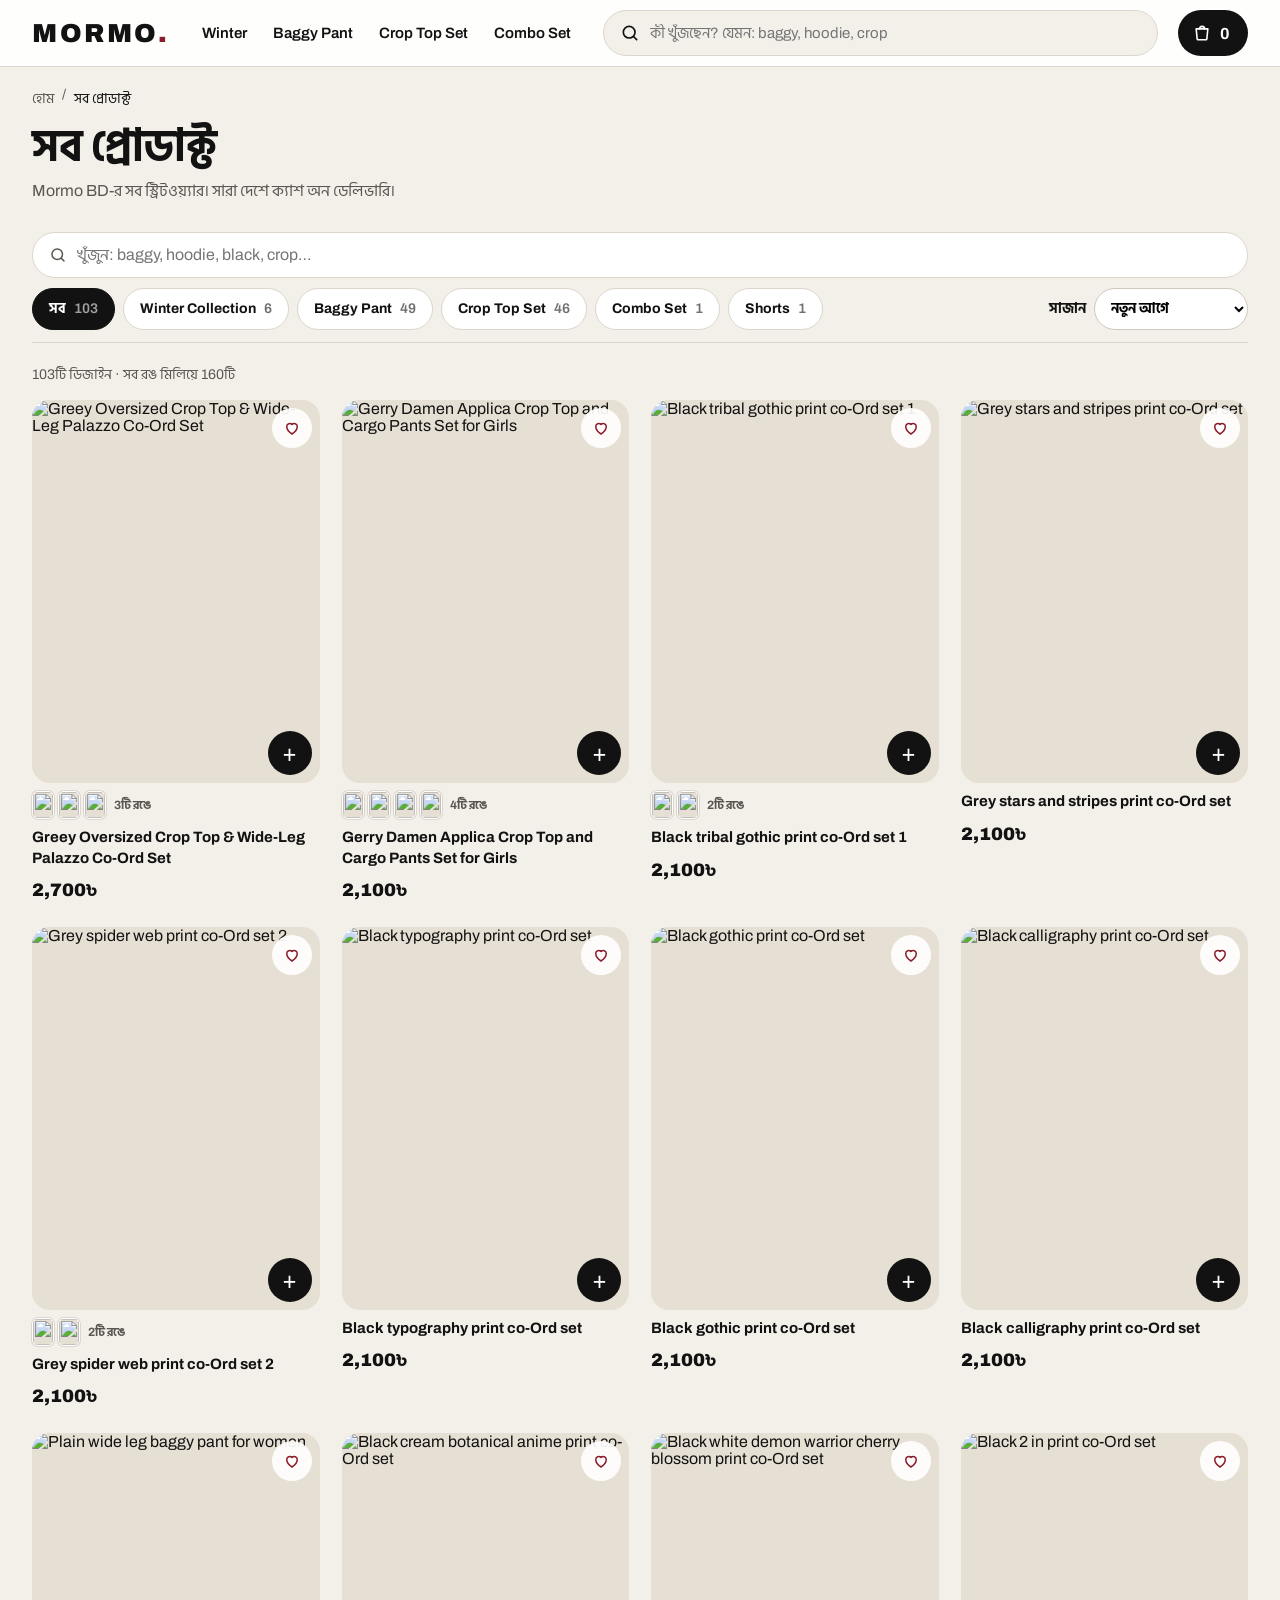
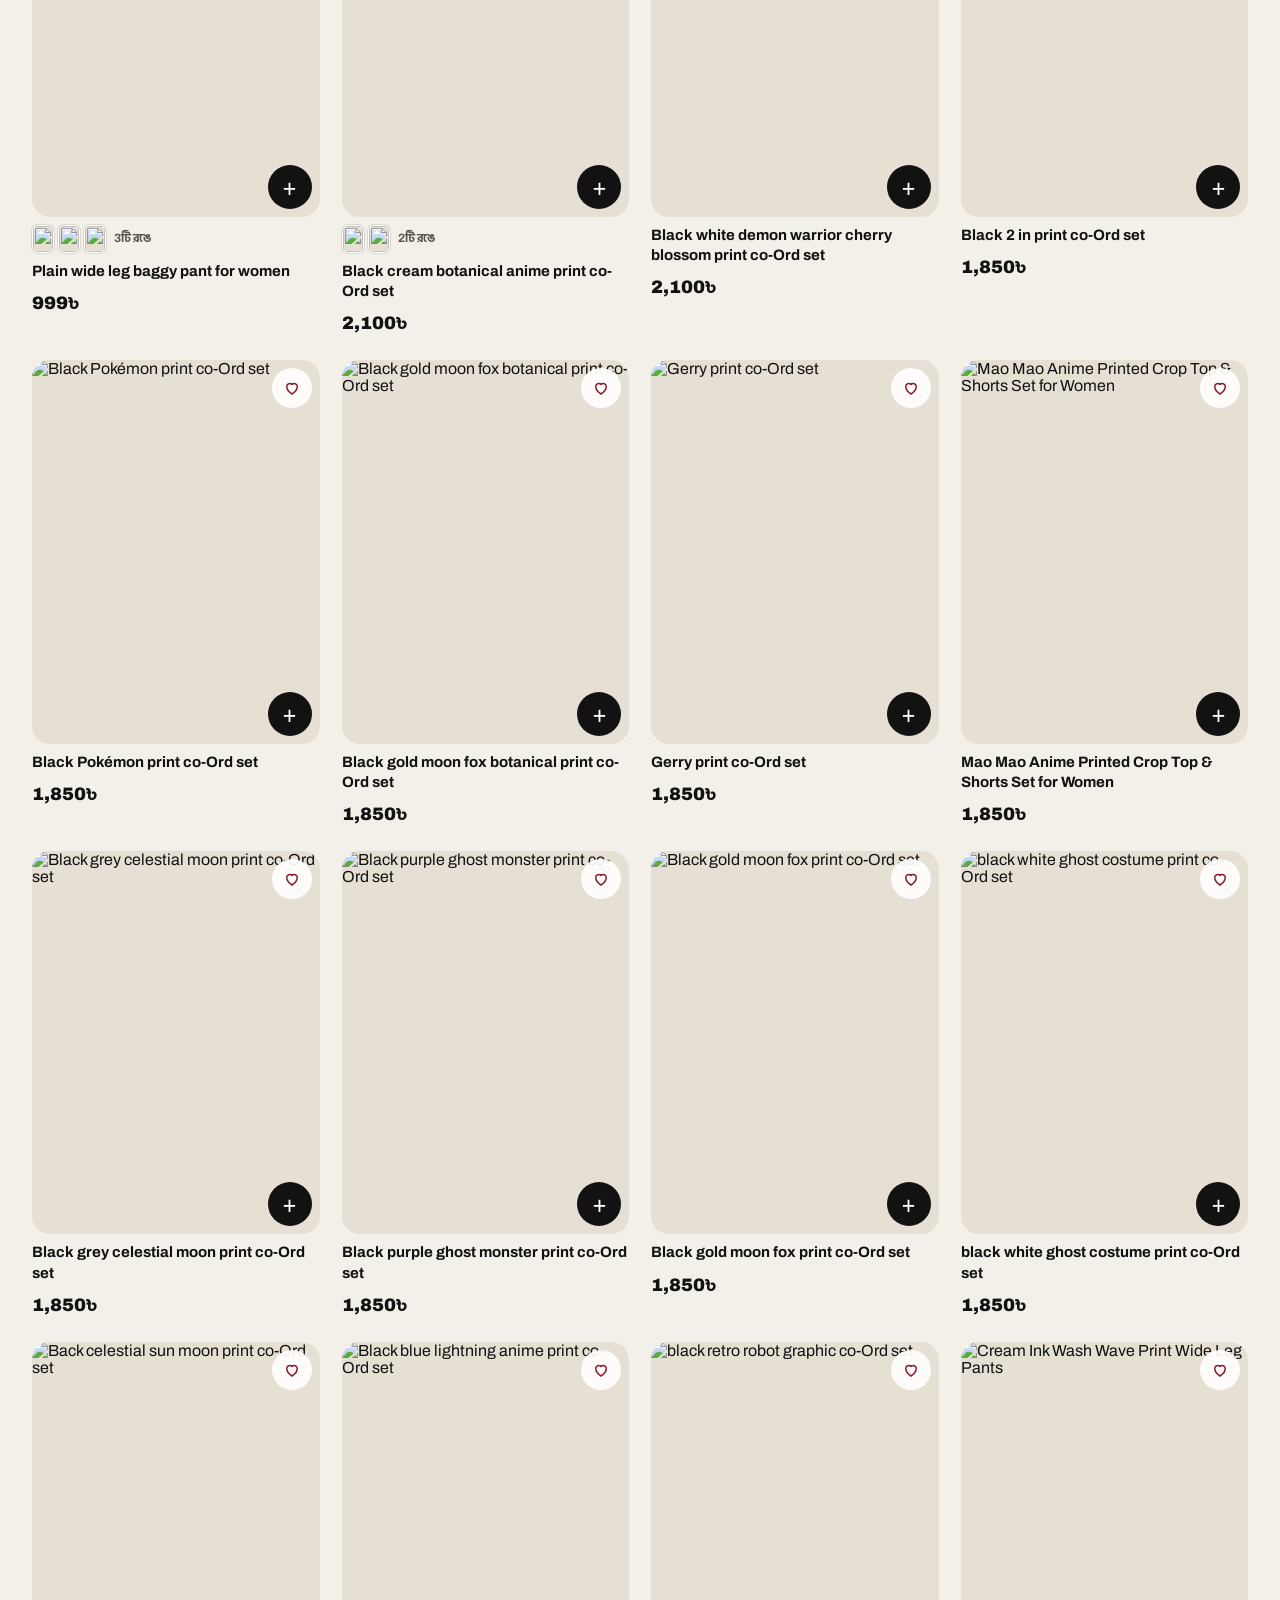
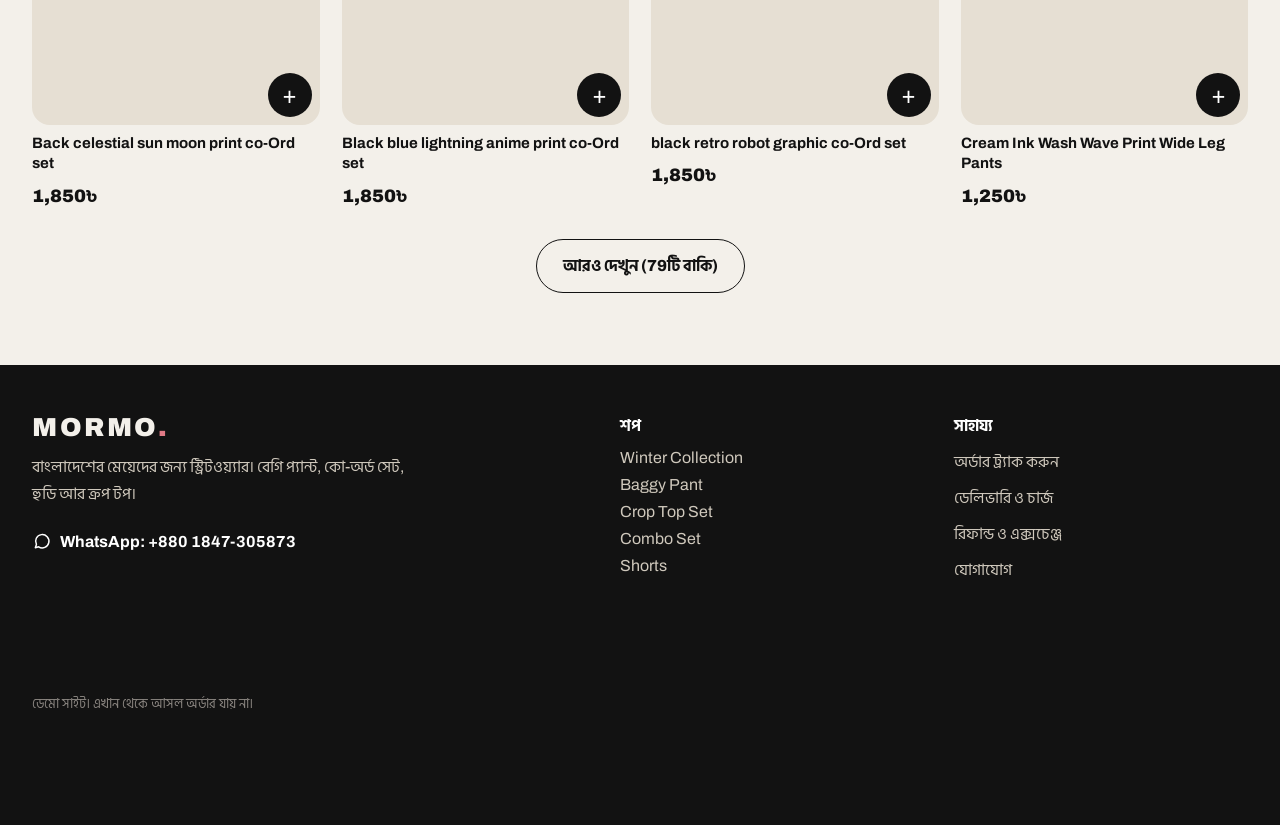
==== commit d9fbc1f1: "Add files via upload" ====
--- a/category.html
+++ b/category.html
@@ -44,7 +44,7 @@
     </div>
   </div>
 
-  <p aria-live="polite" class="muted" style="margin:0 0 14px;font-size:14px" x-text="list.length+'টি প্রোডাক্ট'"></p>
+  <p aria-live="polite" class="muted" style="margin:0 0 14px;font-size:14px" x-text="wish ? list.length+'টি প্রোডাক্ট' : list.length+'টি ডিজাইন · সব রঙ মিলিয়ে '+list.reduce((s,p)=>s+M.sibs(p).filter(v=>!cat||v.cat===cat).length,0)+'টি'"></p>
 
   <div class="grid">
     <template x-for="p in list.slice(0, shown)" :key="p.id">
@@ -55,7 +55,8 @@
           <button type="button" class="heart" aria-label="পছন্দের তালিকায় রাখুন" :aria-pressed="$store.shop.isWished(p.id)" @click="$store.shop.toggleWish(p.id)"><svg aria-hidden="true" width="18" height="18" viewBox="0 0 24 24" stroke="#8A1C2B" stroke-width="2" stroke-linejoin="round" :fill="$store.shop.isWished(p.id)?'#8A1C2B':'none'"><path d="M12 20s-7-4.4-7-10a4 4 0 0 1 7-2.6A4 4 0 0 1 19 10c0 5.6-7 10-7 10z"/></svg></button>
           <button type="button" class="fab" x-show="p.stock" :aria-label="p.t+' দ্রুত কার্টে যোগ করুন'" @click="$store.shop.openQuick(p.id)">+</button>
         </div>
-        <a :href="M.url(p)" class="nm" x-text="p.t"></a>
+        <div class="dots-c" x-show="M.sibs(p).length>1"><template x-for="v in M.sibs(p).slice(0,4)" :key="v.id"><i><img :src="v.img" alt="" loading="lazy"></i></template><span class="muted" style="font-size:12px;font-weight:700;margin-left:4px" x-text="M.sibs(p).length+'টি রঙে'"></span></div>
+<a :href="M.url(p)" class="nm" x-text="p.t"></a>
         <div class="pr" x-text="M.fmt(p.p)"></div>
       </article>
     </template>
@@ -88,14 +89,14 @@
     get intro() { return this.wish ? 'যেগুলো ♥ দিয়েছেন। এই ফোনেই জমা থাকে।' : (INTRO[this.cat] || 'Mormo BD-র সব স্ট্রিটওয়্যার। সারা দেশে ক্যাশ অন ডেলিভারি।'); },
     get chips() {
       const base = this.q ? M.search(this.q) : M.P;
-      return [{ id: '', label: 'সব', n: base.length }].concat(M.CATS.map((c) => ({ id: c, label: c, n: base.filter((p) => p.cat === c).length })))
+      return [{ id: '', label: 'সব', n: M.designs(base).length }].concat(M.CATS.map((c) => ({ id: c, label: c, n: M.designs(base.filter((p) => p.cat === c)).length })))
         .filter((c) => c.n).map((c) => ({ ...c, on: !this.wish && c.id === this.cat }));
     },
     get list() {
       let l = this.wish ? M.P.filter((p) => this.$store.shop.wish.includes(p.id)) : (this.q ? M.search(this.q) : M.P);
       if (this.cat && !this.wish) l = l.filter((p) => p.cat === this.cat);
       l = l.slice().sort((a, b) => (b.stock - a.stock) || (this.sort === 'low' ? a.p - b.p : this.sort === 'high' ? b.p - a.p : b.id - a.id));
-      return l;
+      return this.wish ? l : M.designs(l);
     }
   };
 }
--- a/app.css
+++ b/app.css
@@ -79,6 +79,15 @@
 .qty button{width:40px;height:40px;border:0;background:transparent;font-size:18px}
 .qty span{min-width:22px;text-align:center;font-weight:700}
 
+/* colour swatches (image based, works for prints) */
+.swatch{flex:none;width:72px;padding:3px;border-radius:14px;border:2px solid transparent;background:transparent;display:flex;flex-direction:column;align-items:center;gap:4px;font-size:11px;font-weight:700;line-height:1.2;text-align:center}
+.swatch img{width:62px;height:76px;object-fit:cover;border-radius:10px;background:#E6DFD3}
+.swatch.on{border-color:var(--ink)}
+.swatch[disabled]{opacity:.4}
+.dots-c{display:flex;gap:4px;align-items:center}
+.dots-c i{width:22px;height:28px;border-radius:6px;overflow:hidden;border:1.5px solid #fff;box-shadow:0 0 0 1px #DCD6CC;background:#E6DFD3}
+.dots-c i img{width:100%;height:100%;object-fit:cover}
+
 /* toast */
 .toast{position:fixed;left:50%;bottom:28px;transform:translateX(-50%);z-index:70;background:var(--ink);color:#fff;border-radius:16px;padding:12px 16px;display:flex;align-items:center;gap:12px;box-shadow:0 12px 30px rgba(0,0,0,.25);animation:pop .3s ease-out;max-width:calc(100% - 32px)}
 .toast a{color:#F2C9B8;font-weight:800;padding:8px 4px}
